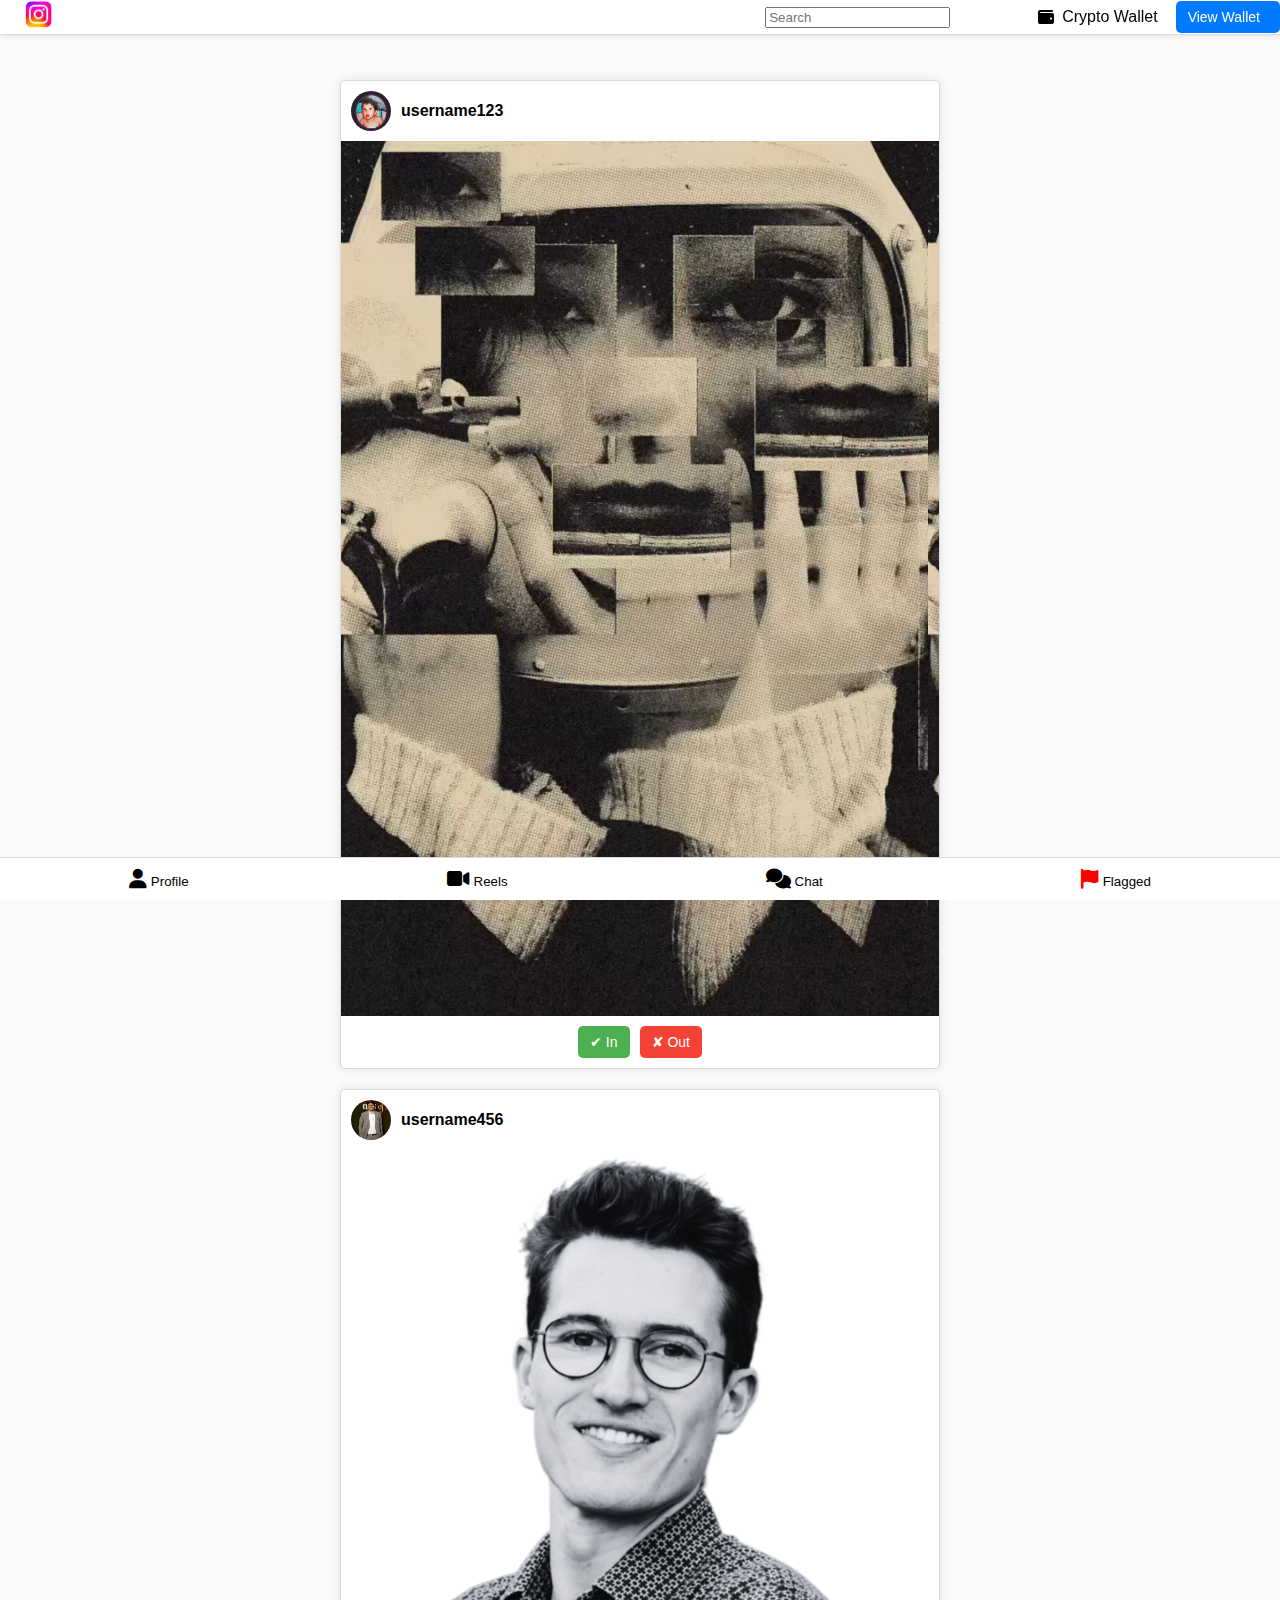
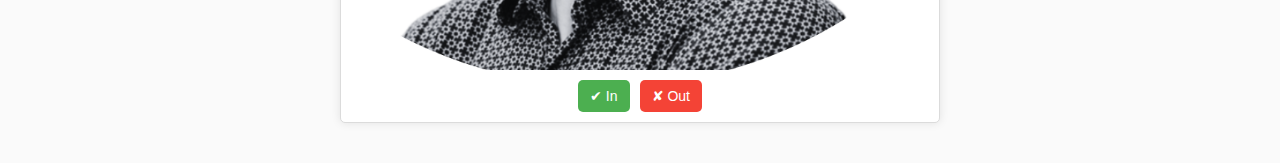
==== flagged/index.html @ 0f29e9ae "Add files via upload" ====
<!DOCTYPE html>
<html lang="en">

<head>
    <meta charset="UTF-8">
    <meta name="viewport" content="width=device-width, initial-scale=1.0">
    <title>Instagram Flagged Content</title>
    <link rel="stylesheet" href="styles.css">
    <!-- Font Awesome for Icons -->
    <link rel="stylesheet" href="https://cdnjs.cloudflare.com/ajax/libs/font-awesome/6.4.0/css/all.min.css">
</head>

<body>
    <div class="navbar">
        <a href="./normal.html"><img src="instagram-logo.png" alt="Instagram" class="insta-logo"></a>
        <div class="wallet">
            <input type="text" placeholder="Search" style="margin-right: 6em;">
            <i class="fas fa-wallet"></i>
            <span>Crypto Wallet</span>
            <button class="wallet-button" onclick="openWalletDialog()">View Wallet</button>
        </div>
    </div>

    <div class="content">
        <!-- Example of multiple flagged posts -->
        <div class="post">
            <div class="post-header">
                <img src="w.png" alt="User Avatar" class="avatar">
                <div class="username">username123</div>
            </div>
            <img src="wallpaper.png" alt="Flagged Content" class="post-image">
            <div class="post-footer">
                <div class="voting">
                    <button class="vote-btn in" onclick="vote('in')">✔ In</button>
                    <button class="vote-btn out" onclick="vote('out')">✘ Out</button>
                </div>
            </div>
        </div>

        <div class="post">
            <div class="post-header">
                <img src="psps.png" alt="User Avatar" class="avatar">
                <div class="username">username456</div>
            </div>
            <img src="ceo.png" alt="Flagged Content" class="post-image">
            <div class="post-footer">
                <div class="voting">
                    <button class="vote-btn in" onclick="vote('in')">✔ In</button>
                    <button class="vote-btn out" onclick="vote('out')">✘ Out</button>
                </div>
            </div>
        </div>
    </div>

    <div style="position: fixed; bottom: 0; width: 100%; display: flex; justify-content: space-around; background-color: #fff; border-top: 1px solid #dbdbdb; padding: 10px 0;">
        <a href="./home.html">
            <button style="background: none; border: none; cursor: pointer;">
                <i class="fas fa-user" style="font-size: 20px;"></i>
                <span>Profile</span>
            </button>
        </a>
        <button style="background: none; border: none; cursor: pointer;">
            <i class="fas fa-video" style="font-size: 20px;"></i>
            <span>Reels</span>
        </button>
        <button style="background: none; border: none; cursor: pointer;">
            <i class="fas fa-comments" style="font-size: 20px;"></i>
            <span>Chat</span>
        </button>
        <a href="./index.html">
        <button style="background: none; border: none; cursor: pointer;">
            <i class="fas fa-flag" style="font-size: 20px; color: red;"></i>
            <span>Flagged</span>
        </button>
        </a>
    </div>

    <!-- Modal for Crypto Wallet Information -->
    <div id="wallet-dialog" class="modal">
        <div class="modal-content">
            <span class="close-btn" onclick="closeWalletDialog()">&times;</span>
            <h2>Crypto Wallet Info</h2>
            <p id="wallet-id">Wallet ID: ABC123XYZ</p>
            <p id="wallet-balance">Balance: $100</p>
            <button class="wallet-button" onclick="generateRandomInfo()">Redeem</button>
        </div>
    </div>

    <script src="script.js"></script>
</body>

</html>
---- flagged/styles.css ----
/* Reset some basic styling */
body {
    margin: 0;
    font-family: Arial, sans-serif;
    background-color: #fafafa;
}

/* Navbar */
.navbar {
    position: fixed;
    top: 0;
    width: 100%;
    background-color: #ffffff;
    border-bottom: 1px solid #dbdbdb;
    display: flex;
    align-items: center;
    /* padding: 10px 20px; */
    box-shadow: 0 1px 5px rgba(0, 0, 0, 0.1);
    z-index: 1000;
    justify-content: space-between;
}

.insta-logo {
    height: 30px;
}

.wallet {
    display: flex;
    align-items: center;
    gap: 8px;
}

.wallet-button {
    background-color: #007bff;
    color: #ffffff;
    border: none;
    border-radius: 5px;
    padding: 8px 12px;
    padding-right: 20px;
    font-size: 14px;
    cursor: pointer;
    transition: background-color 0.3s;
    margin-left: 10px;
}

.wallet-button:hover {
    background-color: #0056b3;
}

/* Content Section */
.content {
    padding: 80px 20px 20px; /* Top padding to avoid navbar */
    margin: 0 auto;
    max-width: 600px; /* Max width for center alignment */
}

.post {
    background-color: #ffffff;
    border: 1px solid #dbdbdb;
    border-radius: 5px;
    margin-bottom: 20px;
    box-shadow: 0 0 10px rgba(0, 0, 0, 0.1); /* Optional for aesthetics */
}

.post-header {
    display: flex;
    align-items: center;
    padding: 10px;
}

.avatar {
    width: 40px;
    height: 40px;
    border-radius: 50%;
    margin-right: 10px;
}

.username {
    font-weight: bold;
}

.post-image {
    width: 100%;
    height: auto;
    display: block;
}

.post-footer {
    padding: 10px;
}

.voting {
    display: flex;
    justify-content: center;
    gap: 10px;
}

/* Modal Styles */
.modal {
    display: none;
    position: fixed;
    z-index: 1000;
    left: 0;
    top: 0;
    width: 100%;
    height: 100%;
    overflow: auto;
    background-color: rgba(0, 0, 0, 0.4);
    padding-top: 60px;
}

.modal-content {
    background-color: #fefefe;
    margin: 5% auto;
    padding: 20px;
    border: 1px solid #888;
    width: 90%;
    max-width: 400px;
    border-radius: 5px;
    position: relative;
}

.close-btn {
    color: #aaa;
    float: right;
    font-size: 28px;
    font-weight: bold;
    cursor: pointer;
}

.close-btn:hover {
    color: black;
}

/* Bottom Navigation */
.bottom-nav {
    position: fixed;
    bottom: 0;
    width: 100%;
    background-color: #ffffff;
    border-top: 1px solid #dbdbdb;
    display: flex;
    justify-content: space-around;
    padding: 10px 0;
}

.nav-btn {
    background: none;
    border: none;
    cursor: pointer;
    display: flex;
    flex-direction: column;
    align-items: center;
}

.nav-btn i {
    font-size: 24px;
}

.nav-btn span {
    font-size: 12px;
    color: #8e8e8e;
}

.nav-btn.active span {
    color: #000;
}

/* Voting Button Styles */
.vote-btn {
    border: none;
    border-radius: 5px;
    padding: 8px 12px;
    font-size: 14px;
    cursor: pointer;
    transition: background-color 0.3s;
}

.vote-btn.in {
    background-color: #4CAF50; /* Green */
    color: white;
}

.vote-btn.in:hover {
    background-color: #45a049;
}

.vote-btn.out {
    background-color: #f44336; /* Red */
    color: white;
}

.vote-btn.out:hover {
    background-color: #e53935;
}
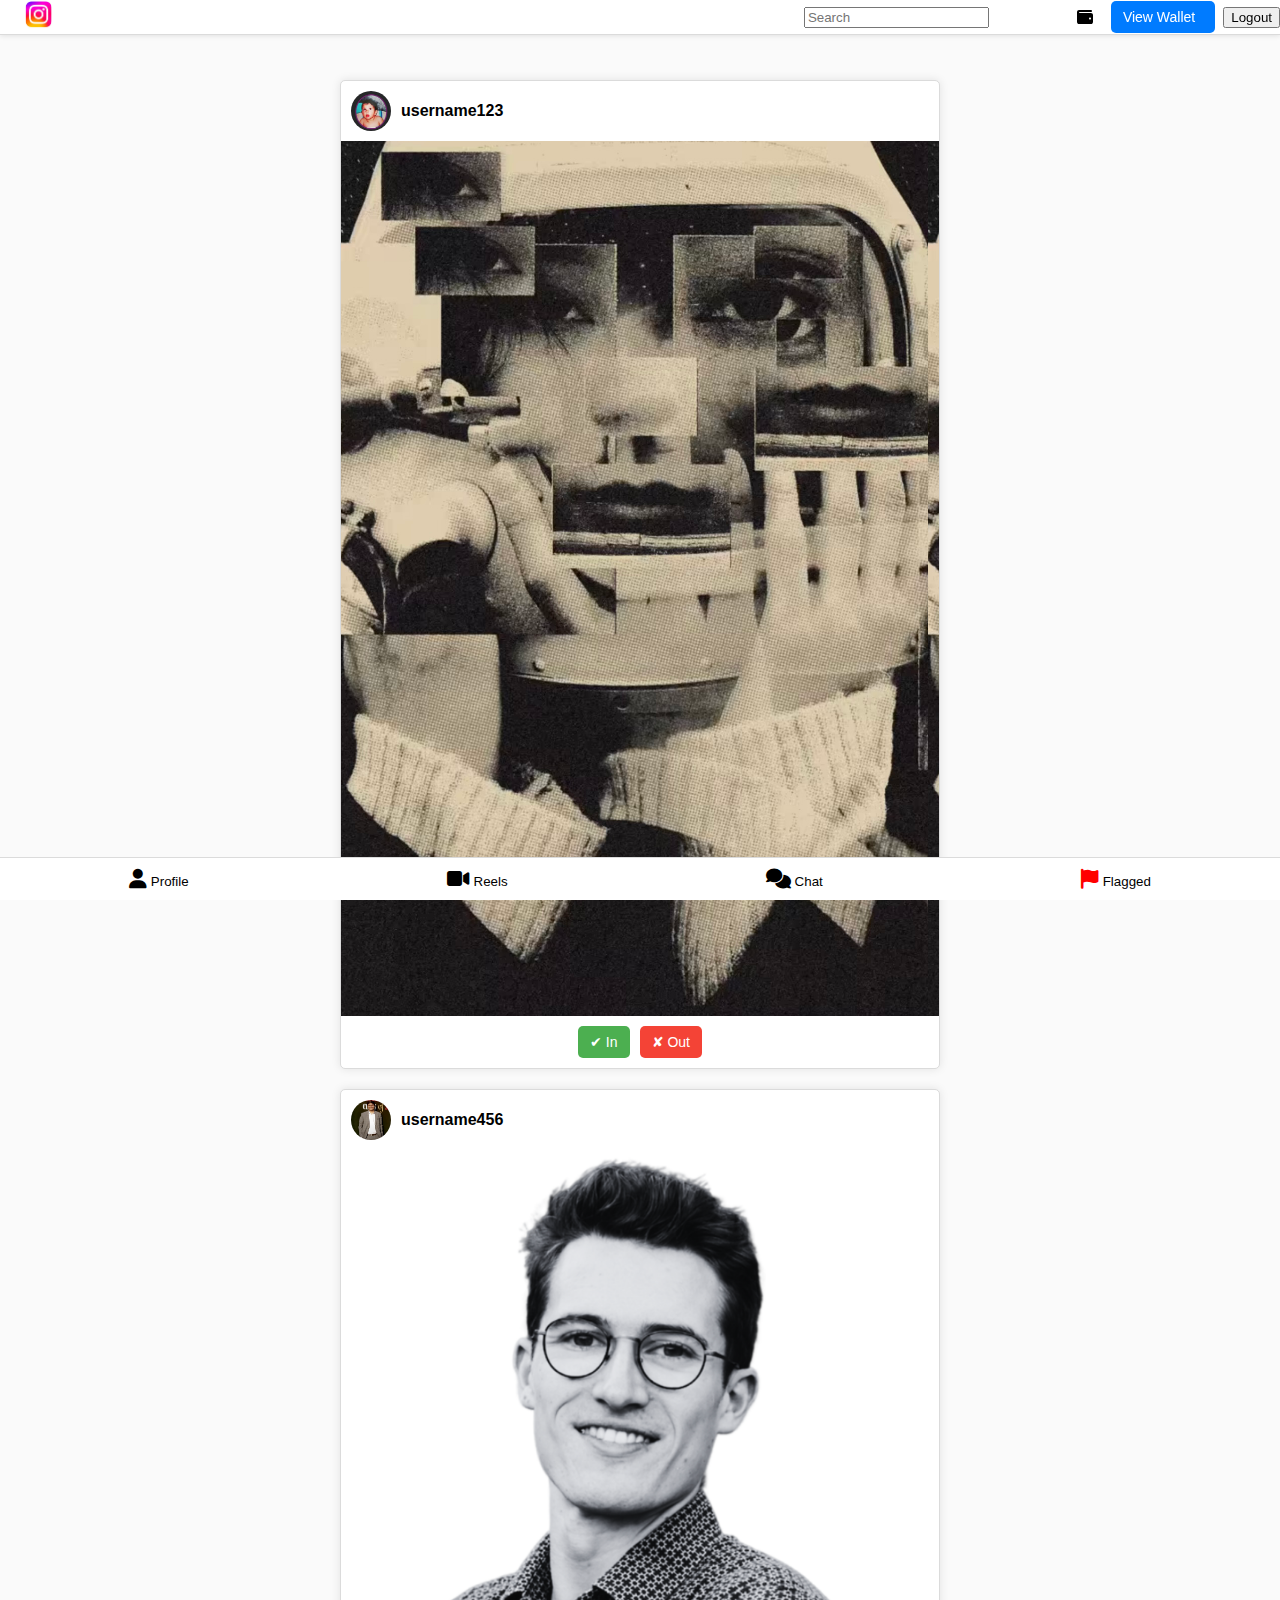
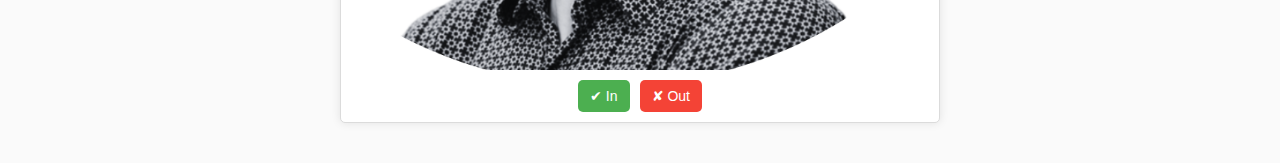
==== commit 2fd135d0: "Update index.html" ====
--- a/flagged/index.html
+++ b/flagged/index.html
@@ -16,10 +16,13 @@
         <div class="wallet">
             <input type="text" placeholder="Search" style="margin-right: 6em;">
             <i class="fas fa-wallet"></i>
-            <span>Crypto Wallet</span>
+            <!-- <span>Crypto Wallet</span> -->
             <button class="wallet-button" onclick="openWalletDialog()">View Wallet</button>
+            <!-- Logout Button -->
+            <button class="logout-button" onclick="window.location.href='../login/index.html'">Logout</button>
         </div>
     </div>
+    
 
     <div class="content">
         <!-- Example of multiple flagged posts -->
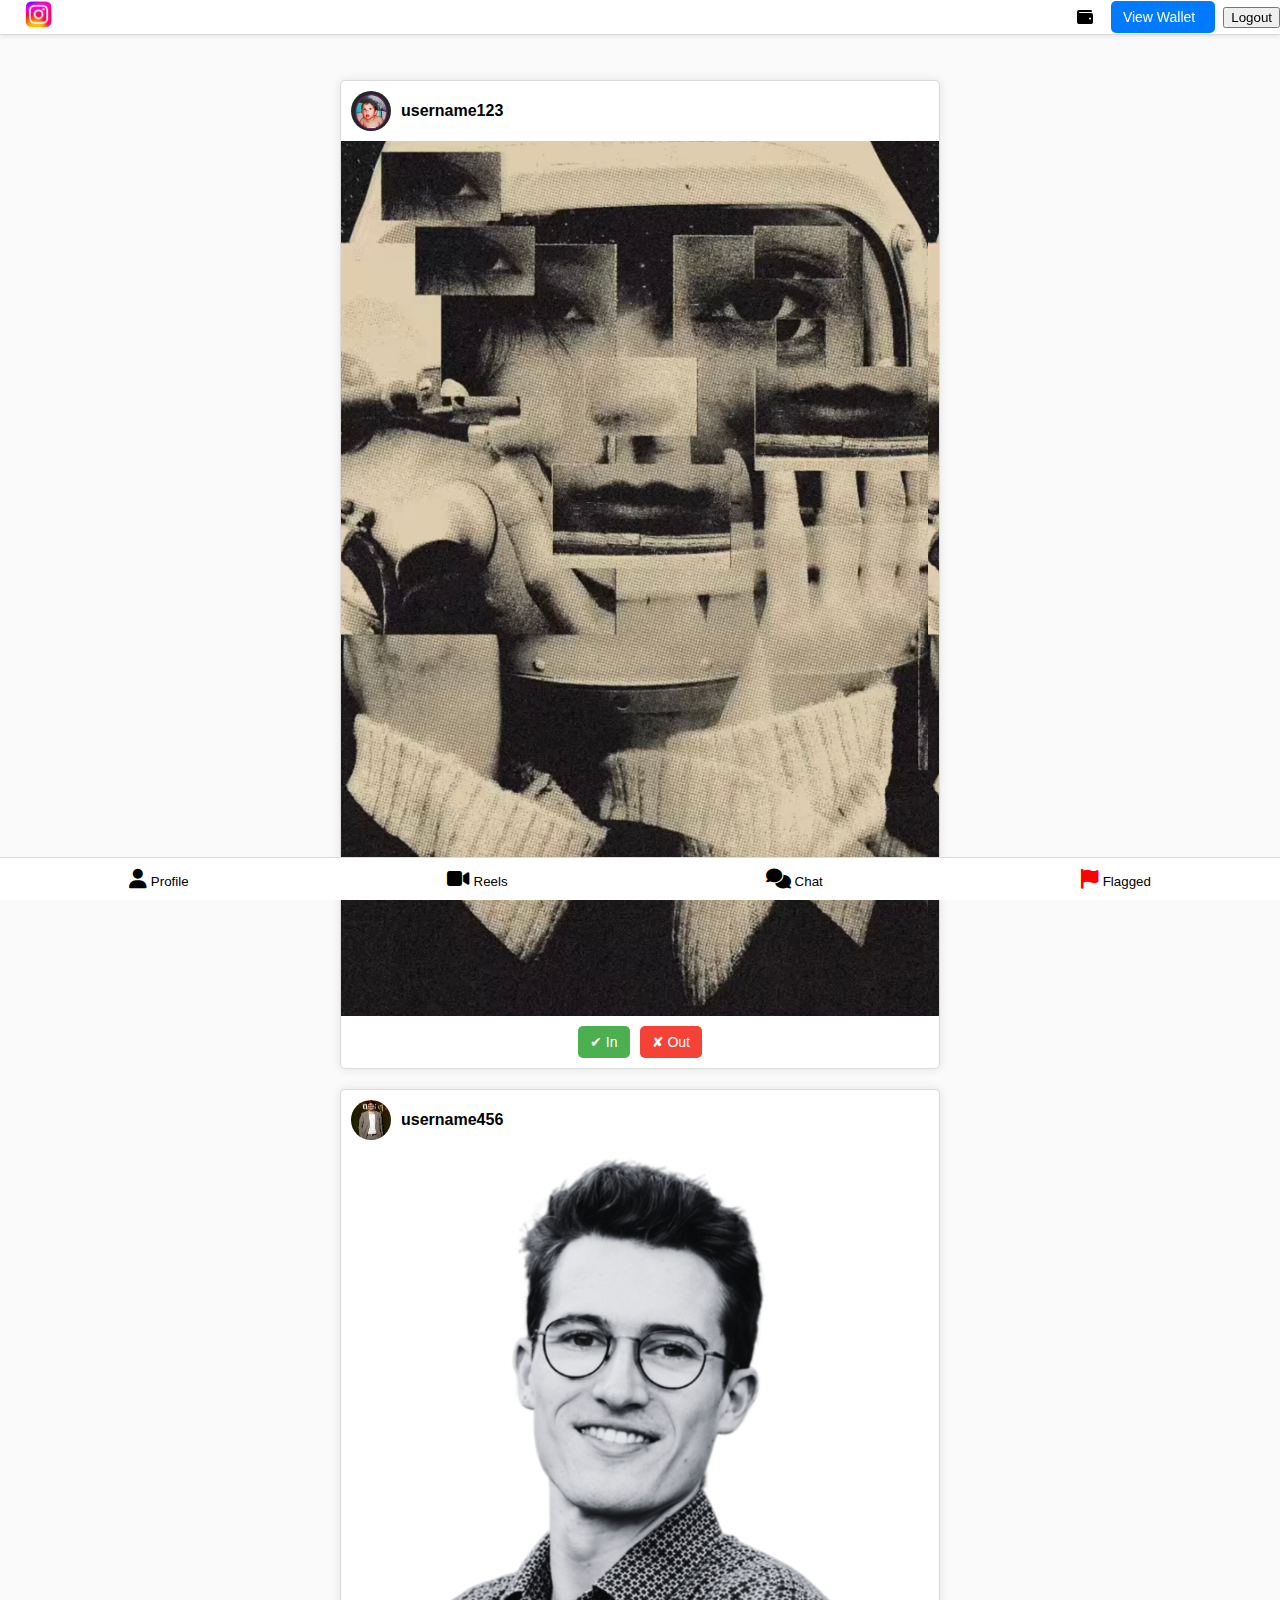
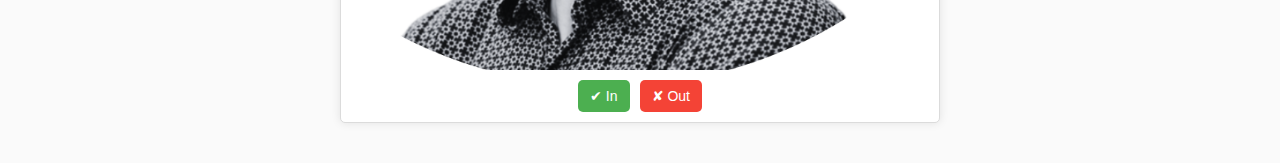
==== commit f354c585: "remove search bar" ====
--- a/flagged/index.html
+++ b/flagged/index.html
@@ -14,7 +14,7 @@
     <div class="navbar">
         <a href="./normal.html"><img src="instagram-logo.png" alt="Instagram" class="insta-logo"></a>
         <div class="wallet">
-            <input type="text" placeholder="Search" style="margin-right: 6em;">
+            
             <i class="fas fa-wallet"></i>
             <!-- <span>Crypto Wallet</span> -->
             <button class="wallet-button" onclick="openWalletDialog()">View Wallet</button>
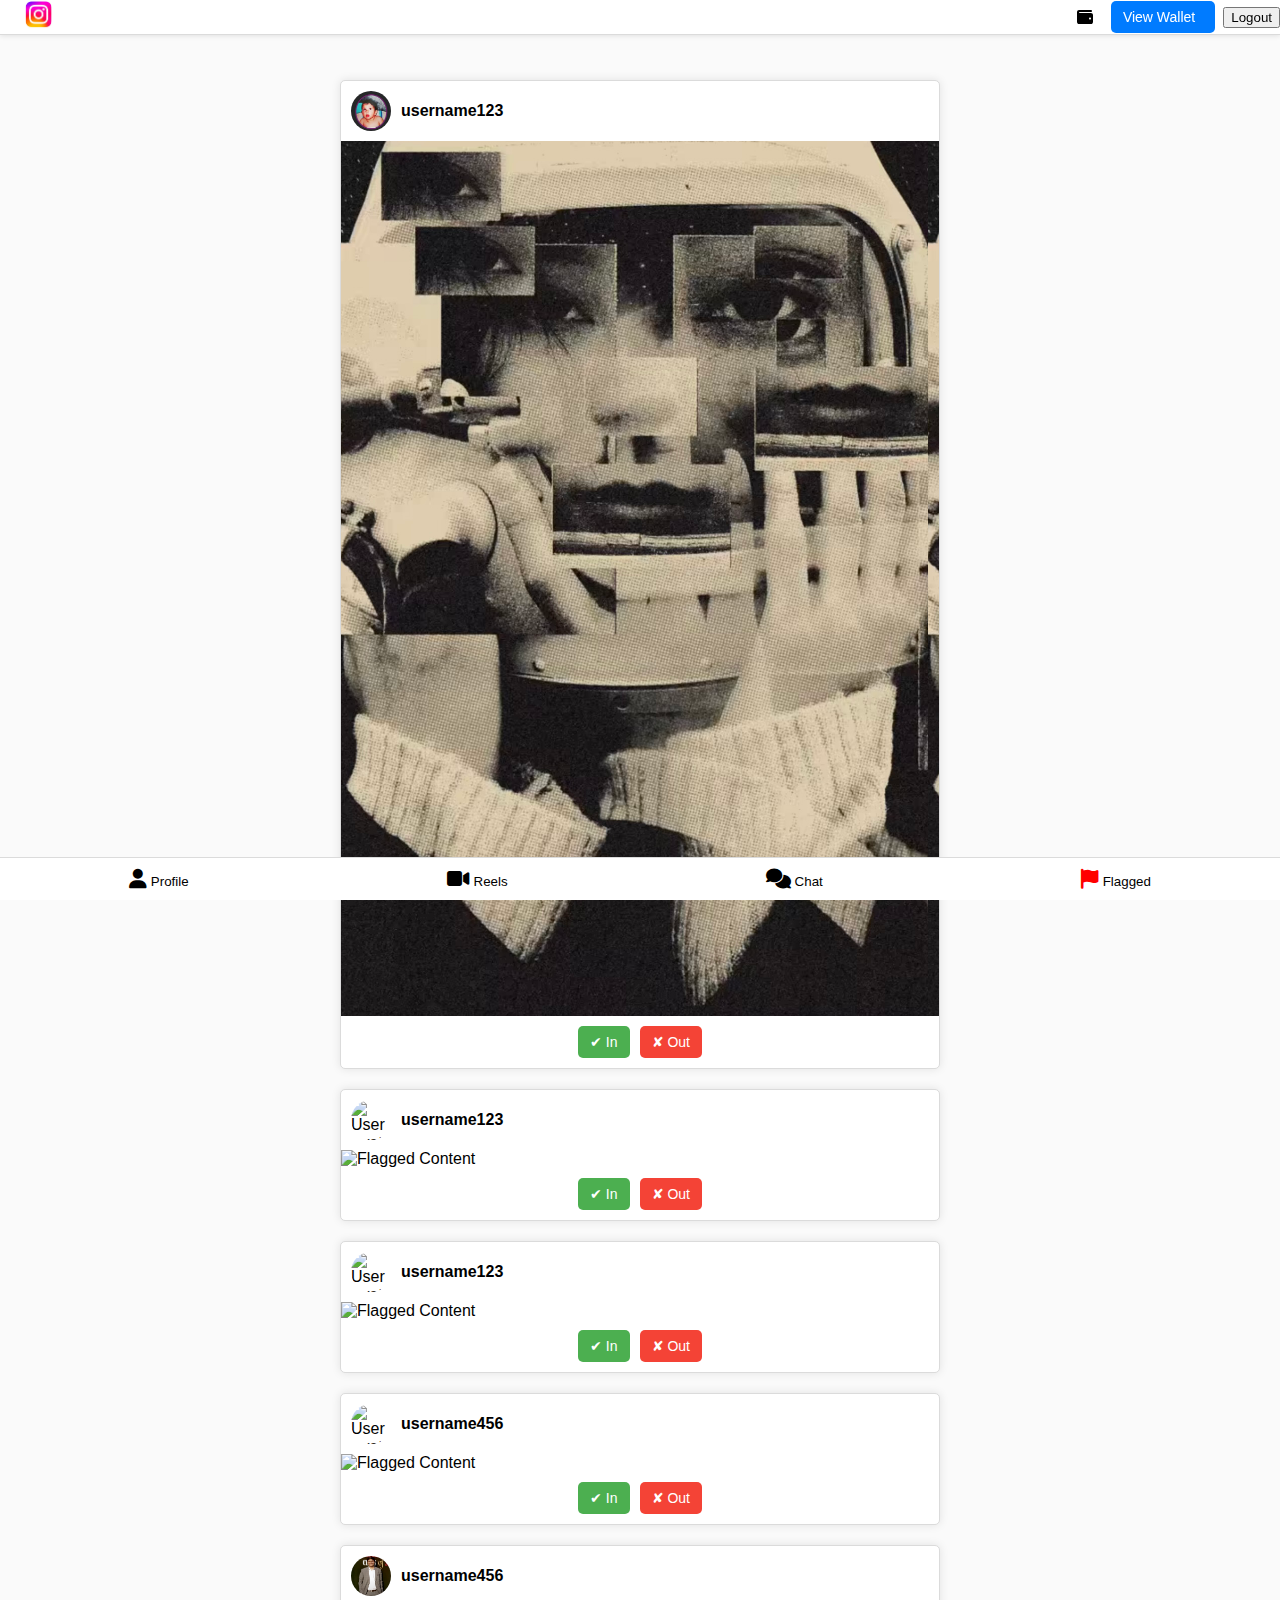
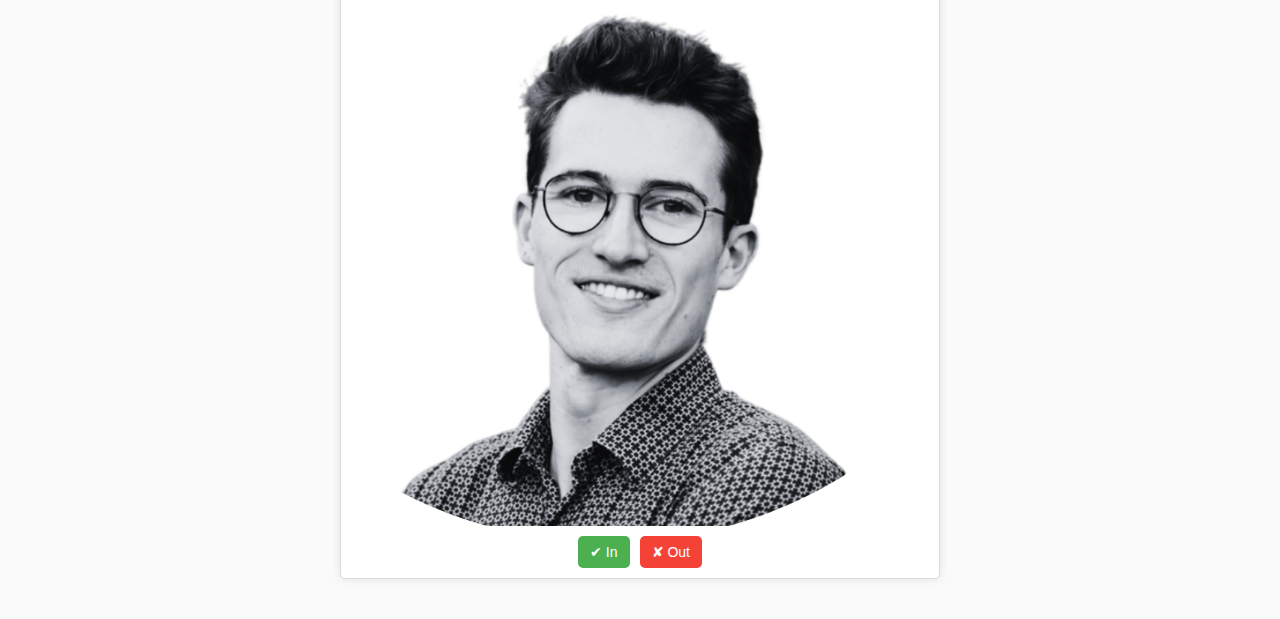
==== commit 8ce22fa2: "Update index.html" ====
--- a/flagged/index.html
+++ b/flagged/index.html
@@ -14,45 +14,16 @@
     <div class="navbar">
         <a href="./normal.html"><img src="instagram-logo.png" alt="Instagram" class="insta-logo"></a>
         <div class="wallet">
-            
             <i class="fas fa-wallet"></i>
-            <!-- <span>Crypto Wallet</span> -->
             <button class="wallet-button" onclick="openWalletDialog()">View Wallet</button>
             <!-- Logout Button -->
             <button class="logout-button" onclick="window.location.href='../login/index.html'">Logout</button>
         </div>
     </div>
-    
 
-    <div class="content">
-        <!-- Example of multiple flagged posts -->
-        <div class="post">
-            <div class="post-header">
-                <img src="w.png" alt="User Avatar" class="avatar">
-                <div class="username">username123</div>
-            </div>
-            <img src="wallpaper.png" alt="Flagged Content" class="post-image">
-            <div class="post-footer">
-                <div class="voting">
-                    <button class="vote-btn in" onclick="vote('in')">✔ In</button>
-                    <button class="vote-btn out" onclick="vote('out')">✘ Out</button>
-                </div>
-            </div>
-        </div>
-
-        <div class="post">
-            <div class="post-header">
-                <img src="psps.png" alt="User Avatar" class="avatar">
-                <div class="username">username456</div>
-            </div>
-            <img src="ceo.png" alt="Flagged Content" class="post-image">
-            <div class="post-footer">
-                <div class="voting">
-                    <button class="vote-btn in" onclick="vote('in')">✔ In</button>
-                    <button class="vote-btn out" onclick="vote('out')">✘ Out</button>
-                </div>
-            </div>
-        </div>
+    <div class="content" id="content" style="max-width: 600px; padding: 80px 20px 20px; /* Top padding to avoid navbar */
+    margin: 0 auto">
+        <!-- Posts will be inserted here dynamically -->
     </div>
 
     <div style="position: fixed; bottom: 0; width: 100%; display: flex; justify-content: space-around; background-color: #fff; border-top: 1px solid #dbdbdb; padding: 10px 0;">
@@ -71,10 +42,10 @@
             <span>Chat</span>
         </button>
         <a href="./index.html">
-        <button style="background: none; border: none; cursor: pointer;">
-            <i class="fas fa-flag" style="font-size: 20px; color: red;"></i>
-            <span>Flagged</span>
-        </button>
+            <button style="background: none; border: none; cursor: pointer;">
+                <i class="fas fa-flag" style="font-size: 20px; color: red;"></i>
+                <span>Flagged</span>
+            </button>
         </a>
     </div>
 
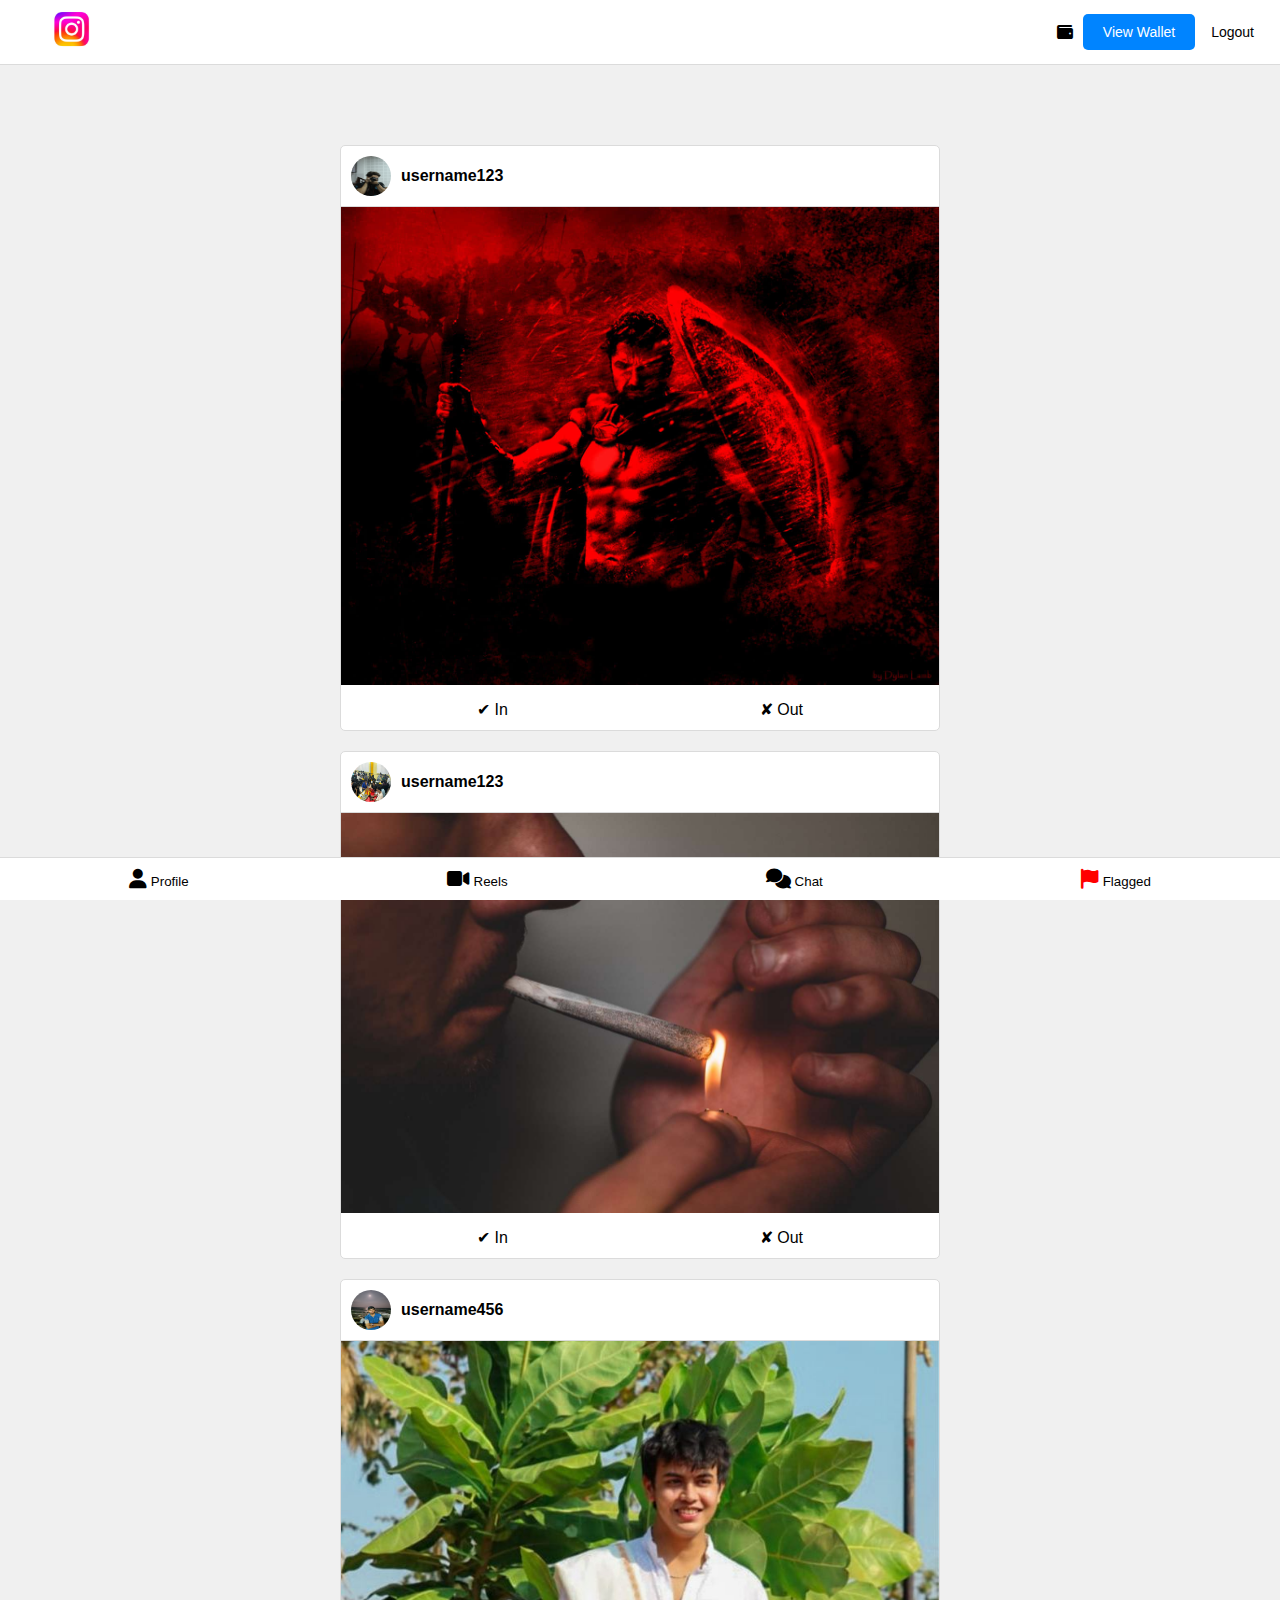
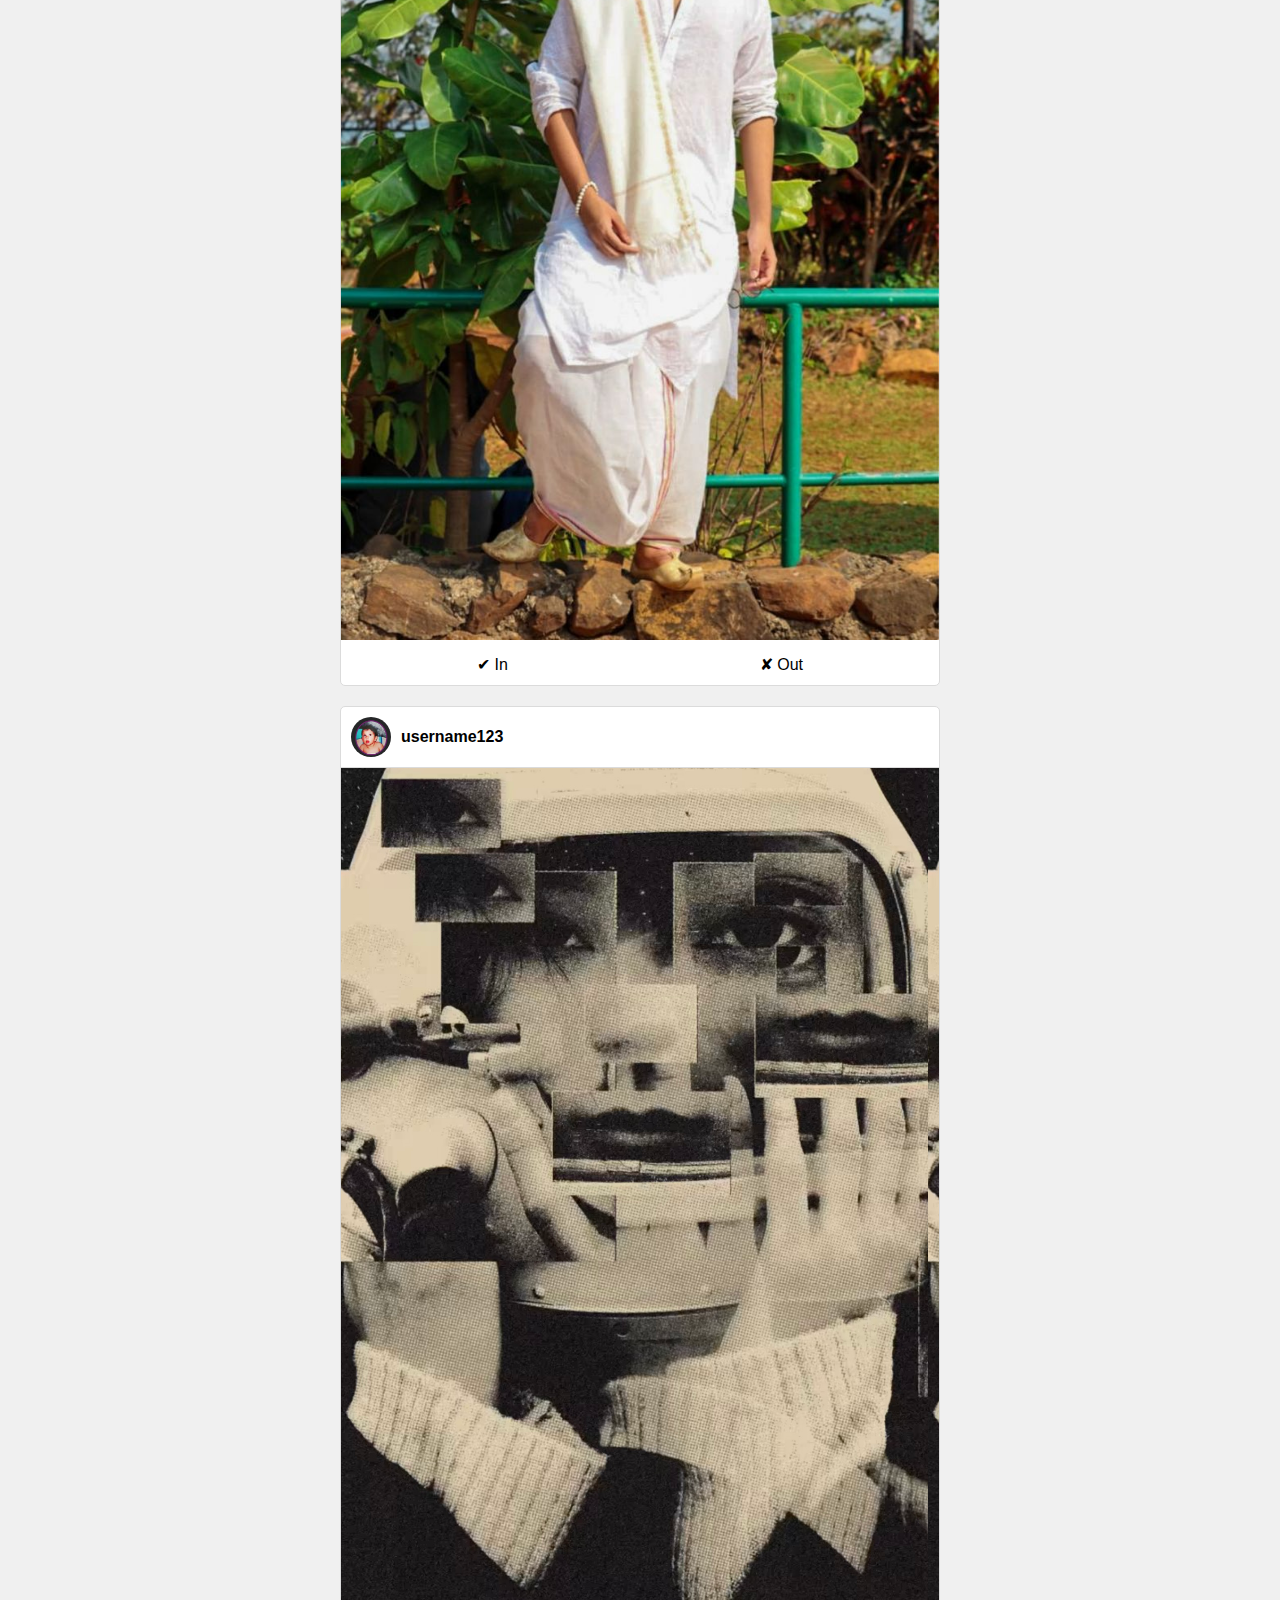
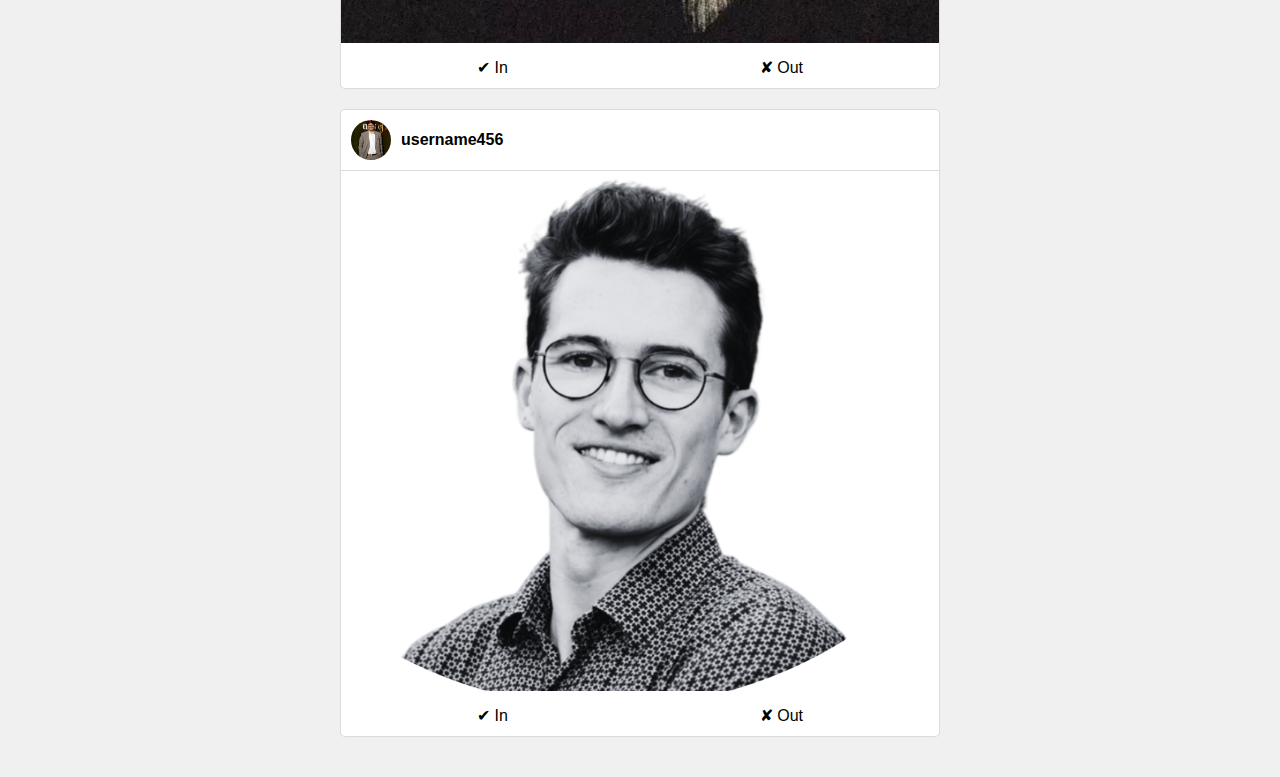
==== commit a8456905: "Add files via upload" ====
--- a/flagged/index.html
+++ b/flagged/index.html
@@ -63,4 +63,4 @@
     <script src="script.js"></script>
 </body>
 
-</html>
+</html>--- a/flagged/styles.css
+++ b/flagged/styles.css
@@ -1,195 +1,134 @@
-/* Reset some basic styling */
+/* General styling for the page */
 body {
+    font-family: Arial, sans-serif;
+    background-color: #f0f0f0;
     margin: 0;
-    font-family: Arial, sans-serif;
-    background-color: #fafafa;
-}
-
-/* Navbar */
-.navbar {
-    position: fixed;
-    top: 0;
-    width: 100%;
-    background-color: #ffffff;
+    padding: 0;
+  }
+  
+  .navbar {
+    display: flex;
+    justify-content: space-between;
+    align-items: center;
+    background-color: #fff;
+    padding: 10px 20px;
     border-bottom: 1px solid #dbdbdb;
+  }
+  
+  .insta-logo {
+    height: 40px;
+  }
+  
+  .wallet {
     display: flex;
     align-items: center;
-    /* padding: 10px 20px; */
-    box-shadow: 0 1px 5px rgba(0, 0, 0, 0.1);
-    z-index: 1000;
-    justify-content: space-between;
-}
-
-.insta-logo {
-    height: 30px;
-}
-
-.wallet {
-    display: flex;
-    align-items: center;
-    gap: 8px;
-}
-
-.wallet-button {
-    background-color: #007bff;
-    color: #ffffff;
+  }
+  
+  .wallet-button,
+  .logout-button {
+    background: none;
     border: none;
-    border-radius: 5px;
-    padding: 8px 12px;
-    padding-right: 20px;
     font-size: 14px;
     cursor: pointer;
-    transition: background-color 0.3s;
     margin-left: 10px;
-}
-
-.wallet-button:hover {
-    background-color: #0056b3;
-}
-
-/* Content Section */
-.content {
-    padding: 80px 20px 20px; /* Top padding to avoid navbar */
-    margin: 0 auto;
-    max-width: 600px; /* Max width for center alignment */
-}
-
-.post {
-    background-color: #ffffff;
+  }
+  
+  .content {
+    padding: 20px;
+  }
+  
+  .post {
+    background-color: #fff;
     border: 1px solid #dbdbdb;
     border-radius: 5px;
     margin-bottom: 20px;
-    box-shadow: 0 0 10px rgba(0, 0, 0, 0.1); /* Optional for aesthetics */
-}
-
-.post-header {
+    overflow: hidden;
+  }
+  
+  .post-header {
     display: flex;
     align-items: center;
     padding: 10px;
-}
-
-.avatar {
+    border-bottom: 1px solid #dbdbdb;
+  }
+  
+  .avatar {
+    border-radius: 50%;
+    height: 40px;
     width: 40px;
-    height: 40px;
-    border-radius: 50%;
     margin-right: 10px;
-}
-
-.username {
+  }
+  
+  .username {
     font-weight: bold;
-}
-
-.post-image {
+  }
+  
+  .post-image {
     width: 100%;
     height: auto;
-    display: block;
-}
-
-.post-footer {
+  }
+  
+  .post-footer {
     padding: 10px;
-}
-
-.voting {
+  }
+  
+  .voting {
     display: flex;
-    justify-content: center;
-    gap: 10px;
-}
-
-/* Modal Styles */
-.modal {
+    justify-content: space-around;
+  }
+  
+  .vote-btn {
+    background: none;
+    border: none;
+    cursor: pointer;
+    font-size: 16px;
+  }
+  
+  .modal {
     display: none;
     position: fixed;
-    z-index: 1000;
+    z-index: 1;
     left: 0;
     top: 0;
     width: 100%;
     height: 100%;
     overflow: auto;
-    background-color: rgba(0, 0, 0, 0.4);
-    padding-top: 60px;
-}
-
-.modal-content {
-    background-color: #fefefe;
-    margin: 5% auto;
+    background-color: rgba(0, 0, 0, 0.5);
+  }
+  
+  .modal-content {
+    background-color: #fff;
+    margin: 15% auto;
     padding: 20px;
     border: 1px solid #888;
-    width: 90%;
+    width: 80%;
     max-width: 400px;
-    border-radius: 5px;
-    position: relative;
-}
-
-.close-btn {
+    text-align: center;
+    border-radius: 10px;
+  }
+  
+  .close-btn {
     color: #aaa;
     float: right;
     font-size: 28px;
     font-weight: bold;
     cursor: pointer;
-}
-
-.close-btn:hover {
-    color: black;
-}
-
-/* Bottom Navigation */
-.bottom-nav {
-    position: fixed;
-    bottom: 0;
-    width: 100%;
-    background-color: #ffffff;
-    border-top: 1px solid #dbdbdb;
-    display: flex;
-    justify-content: space-around;
-    padding: 10px 0;
-}
-
-.nav-btn {
-    background: none;
+  }
+  
+  .close-btn:hover,
+  .close-btn:focus {
+    color: #000;
+  }
+  
+  .wallet-button {
+    background-color: #0084ff;
+    color: #fff;
     border: none;
+    padding: 10px 20px;
     cursor: pointer;
-    display: flex;
-    flex-direction: column;
-    align-items: center;
-}
-
-.nav-btn i {
-    font-size: 24px;
-}
-
-.nav-btn span {
-    font-size: 12px;
-    color: #8e8e8e;
-}
-
-.nav-btn.active span {
-    color: #000;
-}
-
-/* Voting Button Styles */
-.vote-btn {
-    border: none;
     border-radius: 5px;
-    padding: 8px 12px;
-    font-size: 14px;
-    cursor: pointer;
-    transition: background-color 0.3s;
-}
-
-.vote-btn.in {
-    background-color: #4CAF50; /* Green */
-    color: white;
-}
-
-.vote-btn.in:hover {
-    background-color: #45a049;
-}
-
-.vote-btn.out {
-    background-color: #f44336; /* Red */
-    color: white;
-}
-
-.vote-btn.out:hover {
-    background-color: #e53935;
-}
+  }
+  
+  .wallet-button:hover {
+    background-color: #006bbf;
+  }